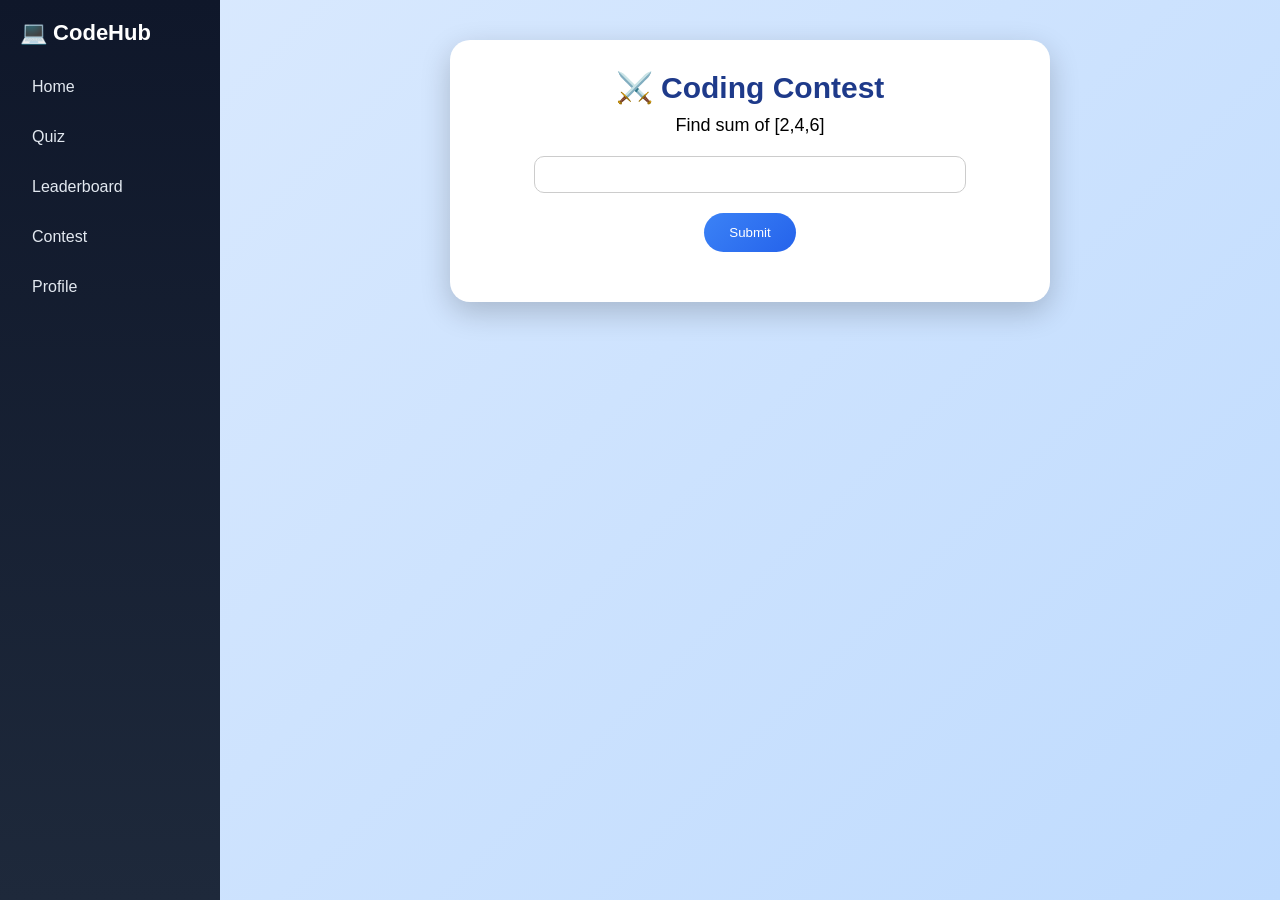
==== contest.html @ 634e2f88 "Add files via upload" ====
<!DOCTYPE html>
<html>
<head>
<title>Contest</title>
<link rel="stylesheet" href="style.css">
</head>
<body>

<div class="sidebar">
    <h2>💻 CodeHub</h2>
    <a href="index.html">Home</a>
    <a href="quiz.html">Quiz</a>
    <a href="leaderboard.html">Leaderboard</a>
    <a href="contest.html">Contest</a>
    <a href="profile.html">Profile</a>
</div>

<div class="main">
<div class="card">

<h1>⚔️ Coding Contest</h1>
<p>Find sum of [2,4,6]</p>

<input type="text" id="ans">
<button onclick="check()">Submit</button>

<p id="res"></p>

</div>
</div>

<script src="script.js"></script>

<script>
function check(){
let a = document.getElementById("ans").value;
document.getElementById("res").innerText = (a=="12") ? "Correct" : "Wrong";
}
</script>

</body>
</html>
---- style.css ----
/* RESET */
* {
    margin: 0;
    padding: 0;
    box-sizing: border-box;
    font-family: 'Poppins', sans-serif;
}

/* BODY + PAGE TRANSITION */
body {
    display: flex;
    height: 100vh;
    background: linear-gradient(135deg, #dbeafe, #bfdbfe);

    opacity: 0;
    transition: opacity 0.3s ease;
}

/* SIDEBAR */
.sidebar {
    width: 220px;
    background: linear-gradient(180deg, #0f172a, #1e293b);
    color: white;
    padding: 20px;
}

/* SIDEBAR TITLE */
.sidebar h2 {
    margin-bottom: 20px;
    font-size: 22px;
}

/* SIDEBAR LINKS */
.sidebar a {
    display: block;
    padding: 12px;
    margin: 8px 0;
    color: #e2e8f0;
    text-decoration: none;
    border-radius: 10px;
    transition: all 0.3s ease;
}

/* HOVER EFFECT */
.sidebar a:hover {
    background: #3b82f6;
    transform: translateX(6px);
    color: white;
}

/* ACTIVE LINK (optional future use) */
.sidebar a.active {
    background: #2563eb;
}

/* MAIN CONTENT */
.main {
    flex: 1;
    padding: 40px;
}

/* CARD */
.card {
    background: white;
    padding: 30px;
    border-radius: 20px;
    max-width: 600px;
    margin: auto;
    text-align: center;

    box-shadow: 0 10px 30px rgba(0,0,0,0.2);

    animation: fadeIn 0.5s ease;
}

/* TEXT */
.card h1 {
    font-size: 30px;
    color: #1e3a8a;
}

.card p {
    font-size: 18px;
    margin: 10px 0;
}

/* BUTTON */
button {
    padding: 12px 25px;
    margin: 10px;
    border: none;
    border-radius: 25px;
    background: linear-gradient(135deg, #3b82f6, #2563eb);
    color: white;
    cursor: pointer;
    transition: all 0.3s ease;
}

/* BUTTON HOVER */
button:hover {
    transform: scale(1.08);
}

/* INPUT */
input {
    padding: 10px;
    margin: 10px;
    width: 80%;
    border-radius: 10px;
    border: 1px solid #ccc;
}

/* QUIZ OPTIONS */
.option {
    background: #f1f5f9;
    padding: 12px;
    margin: 8px 0;
    border-radius: 10px;
    cursor: pointer;
    transition: 0.2s;
}

.option:hover {
    background: #bfdbfe;
}

/* LIST */
ul {
    list-style: none;
    padding: 0;
}

li {
    padding: 10px;
    margin: 5px 0;
    background: #f1f5f9;
    border-radius: 8px;
}

/* FADE IN ANIMATION */
@keyframes fadeIn {
    from {
        opacity: 0;
        transform: translateY(15px);
    }
    to {
        opacity: 1;
        transform: translateY(0);
    }
}
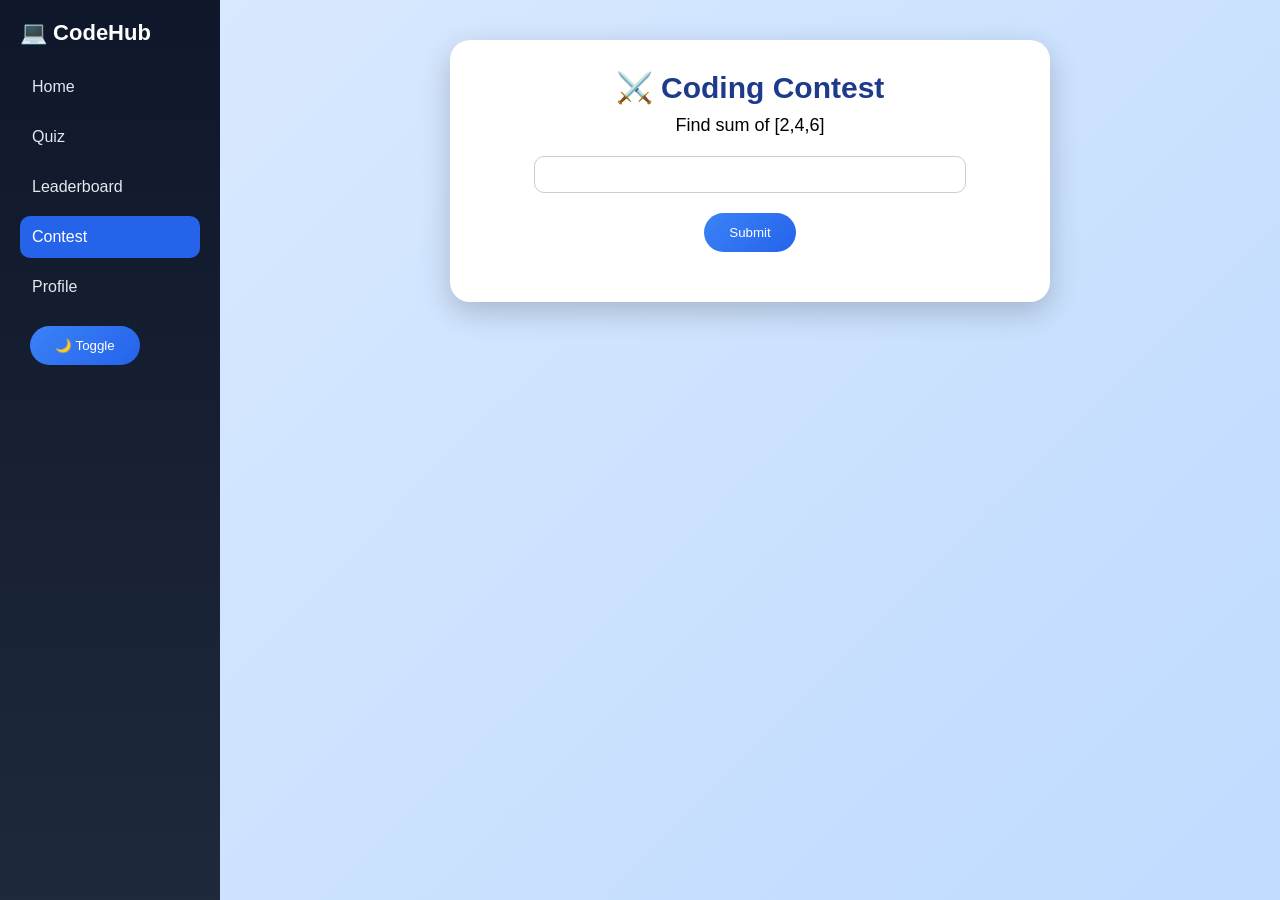
==== commit b59d3b7e: "Add files via upload" ====
--- a/contest.html
+++ b/contest.html
@@ -5,6 +5,7 @@
 <link rel="stylesheet" href="style.css">
 </head>
 <body>
+<div id="loader">Loading...</div>
 
 <div class="sidebar">
     <h2>💻 CodeHub</h2>
@@ -13,6 +14,7 @@
     <a href="leaderboard.html">Leaderboard</a>
     <a href="contest.html">Contest</a>
     <a href="profile.html">Profile</a>
+    <button onclick="toggleDark()">🌙 Toggle</button>
 </div>
 
 <div class="main">
--- a/style.css
+++ b/style.css
@@ -147,4 +147,54 @@
         opacity: 1;
         transform: translateY(0);
     }
+}
+/* 🌙 DARK MODE */
+.dark {
+    background: #0f172a !important;
+    color: white;
+}
+
+.dark .card {
+    background: #1e293b;
+    color: white;
+}
+
+.dark .sidebar {
+    background: #020617;
+}
+
+/* ACTIVE SIDEBAR */
+.sidebar a.active {
+    background: #2563eb;
+    color: white;
+}
+
+/* LOADER */
+#loader {
+    position: fixed;
+    width: 100%;
+    height: 100%;
+    background: #0f172a;
+    display: flex;
+    justify-content: center;
+    align-items: center;
+    color: white;
+    font-size: 30px;
+    z-index: 9999;
+}
+
+/* QUIZ SELECT */
+.option.selected {
+    background: #3b82f6;
+    color: white;
+}
+
+.option.correct {
+    background: #22c55e;
+    color: white;
+}
+
+.option.wrong {
+    background: #ef4444;
+    color: white;
 }
